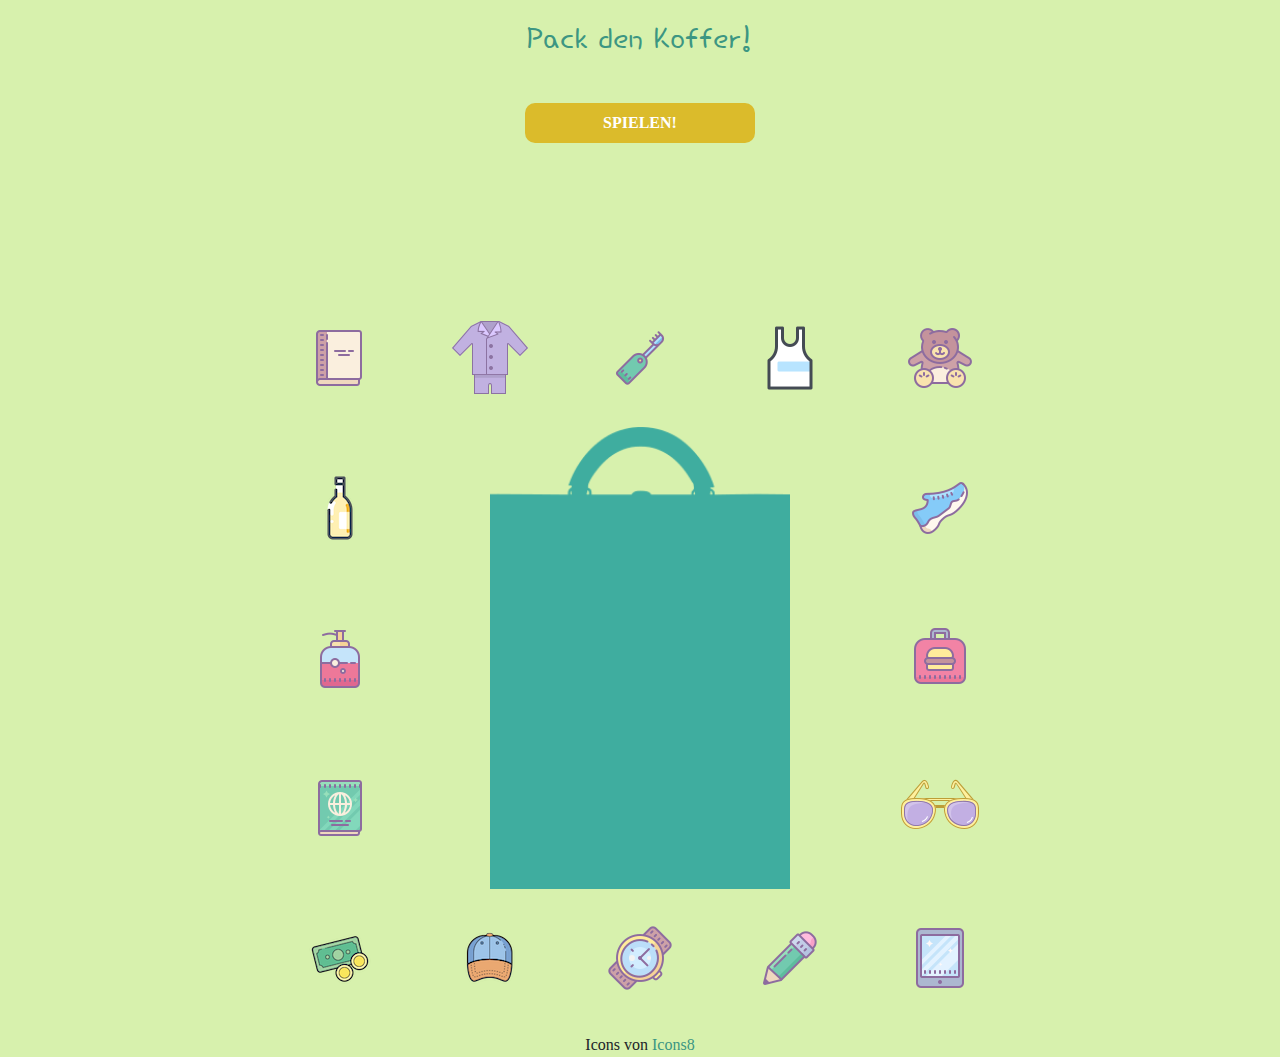
==== index.html @ bd91aa03 "Rename Koffer.html to index.html" ====
<!DOCTYPE html>
<html>
    <head>
        <meta charset="utf-8">
        <meta http-equiv="X-UA-Compatible" content="IE=edge">
        <meta name="viewport" content="width=device-width, initial-scale=1.0">
        <link rel="stylesheet" href="https://stackpath.bootstrapcdn.com/bootstrap/4.4.1/css/bootstrap.min.css">
        <link rel="stylesheet" type = "text/css" href="Koffer.css">
        <title>Koffer packen</title>
    </head>
    <body> 
        <h1>Pack den Koffer!</h1>
        <button id="newGame">Spielen!</button>
        <div id="message"></div>
        <div id="countdown" class="countdown">
            <div class="countdown-number">
              <span class="seconds countdown-time"></span>
              <span class="countdown-text"></span>
            </div>
        </div>
        <div id="deadline-message" class="deadline-message">
            Zeit ist abgelaufen!
        </div> 
        <div class="spiel-container">
            <div class="artikel-k">
                <div class="gegenstand-grid">
                    <div class="gegenstand">
                        <img src="" class="image" id="gegenstand1"/>
                    </div>
                    <div class="gegenstand">
                        <img src="" class="image" id="gegenstand2"/>
                    </div>
                    <div class="gegenstand">
                        <img src="" class="image" id="gegenstand3"/>
                    </div>
                    <div class="gegenstand">
                        <img src="" class="image" id="gegenstand4"/>
                    </div>
                    <div class="gegenstand">
                        <img src="" class="image" id="gegenstand5"/>
                    </div>
                    <div class="gegenstand">
                        <img src="" class="image" id="gegenstand6"/>
                    </div>
                    <div class="gegenstand">
                        <img src="" class="image" id="gegenstand7"/>
                    </div>
                    <div class="gegenstand">
                        <img src="" class="image" id="gegenstand8"/>
                    </div>
                    <div class="gegenstand">
                        <img src="" class="image" id="gegenstand9"/>
                    </div>
                    <div class="gegenstand">
                        <img src="" class="image" id="gegenstand10"/>
                    </div>
                    <div class="gegenstand">
                        <img src="" class="image" id="gegenstand11"/>
                    </div>
                    <div class="gegenstand">
                        <img src="" class="image" id="gegenstand12"/>
                    </div>
               </div>
            </div>
            <div><img class="imageSet" src="img/buch.png" id="buch"></div>
            <div><img class="imageSet" src="img/pj.png"></div>
            <div><img class="imageSet" src="img/zahnbuerste.png"></div>
            <div><img class="imageSet" src="img/shirt.png"></div>
            <div><img class="imageSet" src="img/teddy.png"></div>
            <div><img class="imageSet" src="img/limo.png"></div>
            <div><img class="imageSet" src="img/schuhe.png"></div>
            <div><img class="imageSet" src="img/shampoo.png"></div>
            <div><img class="imageSet" src="img/snack.png"></div>
            <div><img class="imageSet" src="img/pass.png"></div>
            <div><img class="imageSet" src="img/brille.png"></div>
            <div><img class="imageSet" src="img/geld.png"></div>
            <div><img class="imageSet" src="img/cap.png"></div>
            <div><img class="imageSet" src="img/uhr.png"></div>
            <div><img class="imageSet" src="img/pencil.png"></div>
            <div><img class="imageSet" src="img/ipad.png"></div>
        </div>
        <footer>Icons von <a href="https://icons8.de" target = "_blank">Icons8</a></footer>
    <script src="Koffer.js"></script>     
    </body>
</html>
---- Koffer.css ----
/* prefixed by https://autoprefixer.github.io (PostCSS: v7.0.26, autoprefixer: v9.7.3) */

@import url('https://fonts.googleapis.com/css?family=Hi+Melody&display=swap');

body {
    display: -webkit-box;
    display: -ms-flexbox;
    display: flex;
    -webkit-box-orient: vertical;
    -webkit-box-direction: normal;
        -ms-flex-direction: column;
            flex-direction: column;
    text-align: center;
    background-color: rgb(215, 241, 173);
    font-family: Cambria, Cochin, Georgia, Times, 'Times New Roman', serif;
}

h1 {
    padding-top: 17px;
    text-align: center;
    color:rgb(60, 150, 130);
    font-family: 'Hi Melody', cursive;
}

.spiel-container  {
    margin: 0 auto;
    display: -ms-grid;
    display: grid;
    -ms-grid-columns: (150px)[5];
    grid-template-columns: repeat(5, 150px);
    -ms-grid-rows: (150px)[5];
    grid-template-rows: repeat(5, 150px);
    -webkit-box-align: center;
        -ms-flex-align: center;
            align-items: center;
    justify-items: center;
}

.spiel-container > *:nth-child(1)  {
    -ms-grid-row: 1;
    -ms-grid-column: 1;
}

.spiel-container > *:nth-child(2)  {
    -ms-grid-row: 1;
    -ms-grid-column: 2;
}

.spiel-container > *:nth-child(3)  {
    -ms-grid-row: 1;
    -ms-grid-column: 3;
}

.spiel-container > *:nth-child(4)  {
    -ms-grid-row: 1;
    -ms-grid-column: 4;
}

.spiel-container > *:nth-child(5)  {
    -ms-grid-row: 1;
    -ms-grid-column: 5;
}

.spiel-container > *:nth-child(6)  {
    -ms-grid-row: 2;
    -ms-grid-column: 1;
}

.spiel-container > *:nth-child(7)  {
    -ms-grid-row: 2;
    -ms-grid-column: 2;
}

.spiel-container > *:nth-child(8)  {
    -ms-grid-row: 2;
    -ms-grid-column: 3;
}

.spiel-container > *:nth-child(9)  {
    -ms-grid-row: 2;
    -ms-grid-column: 4;
}

.spiel-container > *:nth-child(10)  {
    -ms-grid-row: 2;
    -ms-grid-column: 5;
}

.spiel-container > *:nth-child(11)  {
    -ms-grid-row: 3;
    -ms-grid-column: 1;
}

.spiel-container > *:nth-child(12)  {
    -ms-grid-row: 3;
    -ms-grid-column: 2;
}

.spiel-container > *:nth-child(13)  {
    -ms-grid-row: 3;
    -ms-grid-column: 3;
}

.spiel-container > *:nth-child(14)  {
    -ms-grid-row: 3;
    -ms-grid-column: 4;
}

.spiel-container > *:nth-child(15)  {
    -ms-grid-row: 3;
    -ms-grid-column: 5;
}

.spiel-container > *:nth-child(16)  {
    -ms-grid-row: 4;
    -ms-grid-column: 1;
}

.spiel-container > *:nth-child(17)  {
    -ms-grid-row: 4;
    -ms-grid-column: 2;
}

.spiel-container > *:nth-child(18)  {
    -ms-grid-row: 4;
    -ms-grid-column: 3;
}

.spiel-container > *:nth-child(19)  {
    -ms-grid-row: 4;
    -ms-grid-column: 4;
}

.spiel-container > *:nth-child(20)  {
    -ms-grid-row: 4;
    -ms-grid-column: 5;
}

.spiel-container > *:nth-child(21)  {
    -ms-grid-row: 5;
    -ms-grid-column: 1;
}

.spiel-container > *:nth-child(22)  {
    -ms-grid-row: 5;
    -ms-grid-column: 2;
}

.spiel-container > *:nth-child(23)  {
    -ms-grid-row: 5;
    -ms-grid-column: 3;
}

.spiel-container > *:nth-child(24)  {
    -ms-grid-row: 5;
    -ms-grid-column: 4;
}

.spiel-container > *:nth-child(25)  {
    -ms-grid-row: 5;
    -ms-grid-column: 5;
}

.artikel-k {
    -ms-grid-row: 2;
        grid-row-start: 2;
    -ms-grid-row-span: 3;
    grid-row-end: 5;
    -ms-grid-column: 2;
        grid-column-start: 2;
    -ms-grid-column-span: 3;
    grid-column-end: 5;
} 

.gegenstand-grid {
    padding-top: 62px;
    margin: 0px;
    background: url(img/koffer.png) center no-repeat;
    background-size: cover;
    display: -ms-grid;
    display: grid;
    -ms-grid-columns: (100px)[3];
    grid-template-columns: repeat(3, 100px);
    -ms-grid-rows: (100px)[4];
    grid-template-rows: repeat(4, 100px);
    -webkit-box-align: center;
        -ms-flex-align: center;
            align-items: center;
    justify-items: center;
} 

.gegenstand-grid > *:nth-child(1) {
    -ms-grid-row: 1;
    -ms-grid-column: 1;
} 

.gegenstand-grid > *:nth-child(2) {
    -ms-grid-row: 1;
    -ms-grid-column: 2;
} 

.gegenstand-grid > *:nth-child(3) {
    -ms-grid-row: 1;
    -ms-grid-column: 3;
} 

.gegenstand-grid > *:nth-child(4) {
    -ms-grid-row: 2;
    -ms-grid-column: 1;
} 

.gegenstand-grid > *:nth-child(5) {
    -ms-grid-row: 2;
    -ms-grid-column: 2;
} 

.gegenstand-grid > *:nth-child(6) {
    -ms-grid-row: 2;
    -ms-grid-column: 3;
} 

.gegenstand-grid > *:nth-child(7) {
    -ms-grid-row: 3;
    -ms-grid-column: 1;
} 

.gegenstand-grid > *:nth-child(8) {
    -ms-grid-row: 3;
    -ms-grid-column: 2;
} 

.gegenstand-grid > *:nth-child(9) {
    -ms-grid-row: 3;
    -ms-grid-column: 3;
} 

.gegenstand-grid > *:nth-child(10) {
    -ms-grid-row: 4;
    -ms-grid-column: 1;
} 

.gegenstand-grid > *:nth-child(11) {
    -ms-grid-row: 4;
    -ms-grid-column: 2;
} 

.gegenstand-grid > *:nth-child(12) {
    -ms-grid-row: 4;
    -ms-grid-column: 3;
}

.gegenstand {
    text-align: center;
    width:50px;
}

#newGame {
    width: 230px;
    height: 40px;
    -ms-flex-item-align: center;
        -ms-grid-row-align: center;
        align-self: center;
    margin-bottom: 30px;
    margin-top: 30px;
    -webkit-transition: 0.3s;
    -o-transition: 0.3s;
    transition: 0.3s;
    border: none;
    background-color: rgb(219, 187, 43);
    border-radius:10px;
    color: white;
    text-transform: uppercase;
    font-weight: bold;
}

#newGame:hover {
    background-color: rgb(155, 182, 38);
}

#newGame:disabled {
    background-color: rgb(126, 126, 126);
}

.image {
    width: 48px;
}

.disabled {
    -webkit-filter: grayscale(0.9);
            filter: grayscale(0.9);
    opacity: 0.5;

}

.gewonnen {
    background-color:rgb(60, 150, 130);
    color: white !important;
    font-weight: bold;
    text-transform: uppercase;
    border: none;
    width: 330px !important;;
    height: 40px;
    padding-top: 12px;
    border-radius: 10px;
}

.verloren {
    background-color:rgb(230, 64, 43);
    color: white !important;
    font-weight: bold;
    text-transform: uppercase;
    border: none;
    width: 330px !important;
    height: 40px;
    padding-top: 12px;
    border-radius: 10px;
}

#message {
    margin: 0 auto;
    width: 550px;
    height: 50px;
    color: rgb(77, 75, 75);
    font-size: 18px;
}

.imageSet {
    -ms-grid-column-align: center;
        justify-self: center;
    text-align: center;
    cursor: pointer;
}

.countdown {
    font-weight: bold;
    padding-top: 20px;
    margin: 0 auto;
    width: 250px;
    height: 40px;
    color: rgb(214, 78, 78);
    font-size: 30px;
    font-weight: bold;
    margin-bottom: 20px;
}

.visible {
    font-weight: bold;
    padding-top: 20px;
    margin: 0 auto;
    width: 200px;
    height: 40px;
    color: rgb(214, 78, 78);
    font-size: 20px;
}
   
.hidden{
    display: none;
}

.deadline-message {
    display: none;
}

a {
    color: rgb(60, 150, 130);
}

@media (max-width:900px) {
    .spiel-container  {
        margin: 0 auto;
        display: -ms-grid;
        display: grid;
        -ms-grid-columns: (100px)[4];
        grid-template-columns: repeat(4, 100px);
        -ms-grid-rows: (140px)[7];
        grid-template-rows: repeat(7, 140px);
        -webkit-box-align: center;
            -ms-flex-align: center;
                align-items: center;
        justify-items: center;
    
    }
    .spiel-container > *:nth-child(1)  {
        -ms-grid-row: 1;
        -ms-grid-column: 1;
    
    }
    .spiel-container > *:nth-child(2)  {
        -ms-grid-row: 1;
        -ms-grid-column: 2;
    
    }
    .spiel-container > *:nth-child(3)  {
        -ms-grid-row: 1;
        -ms-grid-column: 3;
    
    }
    .spiel-container > *:nth-child(4)  {
        -ms-grid-row: 1;
        -ms-grid-column: 4;
    
    }
    .spiel-container > *:nth-child(5)  {
        -ms-grid-row: 2;
        -ms-grid-column: 1;
    
    }
    .spiel-container > *:nth-child(6)  {
        -ms-grid-row: 2;
        -ms-grid-column: 2;
    
    }
    .spiel-container > *:nth-child(7)  {
        -ms-grid-row: 2;
        -ms-grid-column: 3;
    
    }
    .spiel-container > *:nth-child(8)  {
        -ms-grid-row: 2;
        -ms-grid-column: 4;
    
    }
    .spiel-container > *:nth-child(9)  {
        -ms-grid-row: 3;
        -ms-grid-column: 1;
    
    }
    .spiel-container > *:nth-child(10)  {
        -ms-grid-row: 3;
        -ms-grid-column: 2;
    
    }
    .spiel-container > *:nth-child(11)  {
        -ms-grid-row: 3;
        -ms-grid-column: 3;
    
    }
    .spiel-container > *:nth-child(12)  {
        -ms-grid-row: 3;
        -ms-grid-column: 4;
    
    }
    .spiel-container > *:nth-child(13)  {
        -ms-grid-row: 4;
        -ms-grid-column: 1;
    
    }
    .spiel-container > *:nth-child(14)  {
        -ms-grid-row: 4;
        -ms-grid-column: 2;
    
    }
    .spiel-container > *:nth-child(15)  {
        -ms-grid-row: 4;
        -ms-grid-column: 3;
    
    }
    .spiel-container > *:nth-child(16)  {
        -ms-grid-row: 4;
        -ms-grid-column: 4;
    
    }
    .spiel-container > *:nth-child(17)  {
        -ms-grid-row: 5;
        -ms-grid-column: 1;
    
    }
    .spiel-container > *:nth-child(18)  {
        -ms-grid-row: 5;
        -ms-grid-column: 2;
    
    }
    .spiel-container > *:nth-child(19)  {
        -ms-grid-row: 5;
        -ms-grid-column: 3;
    
    }
    .spiel-container > *:nth-child(20)  {
        -ms-grid-row: 5;
        -ms-grid-column: 4;
    
    }
    .spiel-container > *:nth-child(21)  {
        -ms-grid-row: 6;
        -ms-grid-column: 1;
    
    }
    .spiel-container > *:nth-child(22)  {
        -ms-grid-row: 6;
        -ms-grid-column: 2;
    
    }
    .spiel-container > *:nth-child(23)  {
        -ms-grid-row: 6;
        -ms-grid-column: 3;
    
    }
    .spiel-container > *:nth-child(24)  {
        -ms-grid-row: 6;
        -ms-grid-column: 4;
    
    }
    .spiel-container > *:nth-child(25)  {
        -ms-grid-row: 7;
        -ms-grid-column: 1;
    
    }
    .spiel-container > *:nth-child(26)  {
        -ms-grid-row: 7;
        -ms-grid-column: 2;
    
    }
    .spiel-container > *:nth-child(27)  {
        -ms-grid-row: 7;
        -ms-grid-column: 3;
    
    }
    .spiel-container > *:nth-child(28)  {
        -ms-grid-row: 7;
        -ms-grid-column: 4;
    
    }
    .artikel-k {
        -ms-grid-row: 3;
            grid-row-start: 3;
        -ms-grid-row-span: 3;
        grid-row-end: 6;
        -ms-grid-column: 1;
            grid-column-start: 1;
        -ms-grid-column-span: 4;
        grid-column-end: 5;
    } 
    .imageSet {
      width:60px;
    }
}
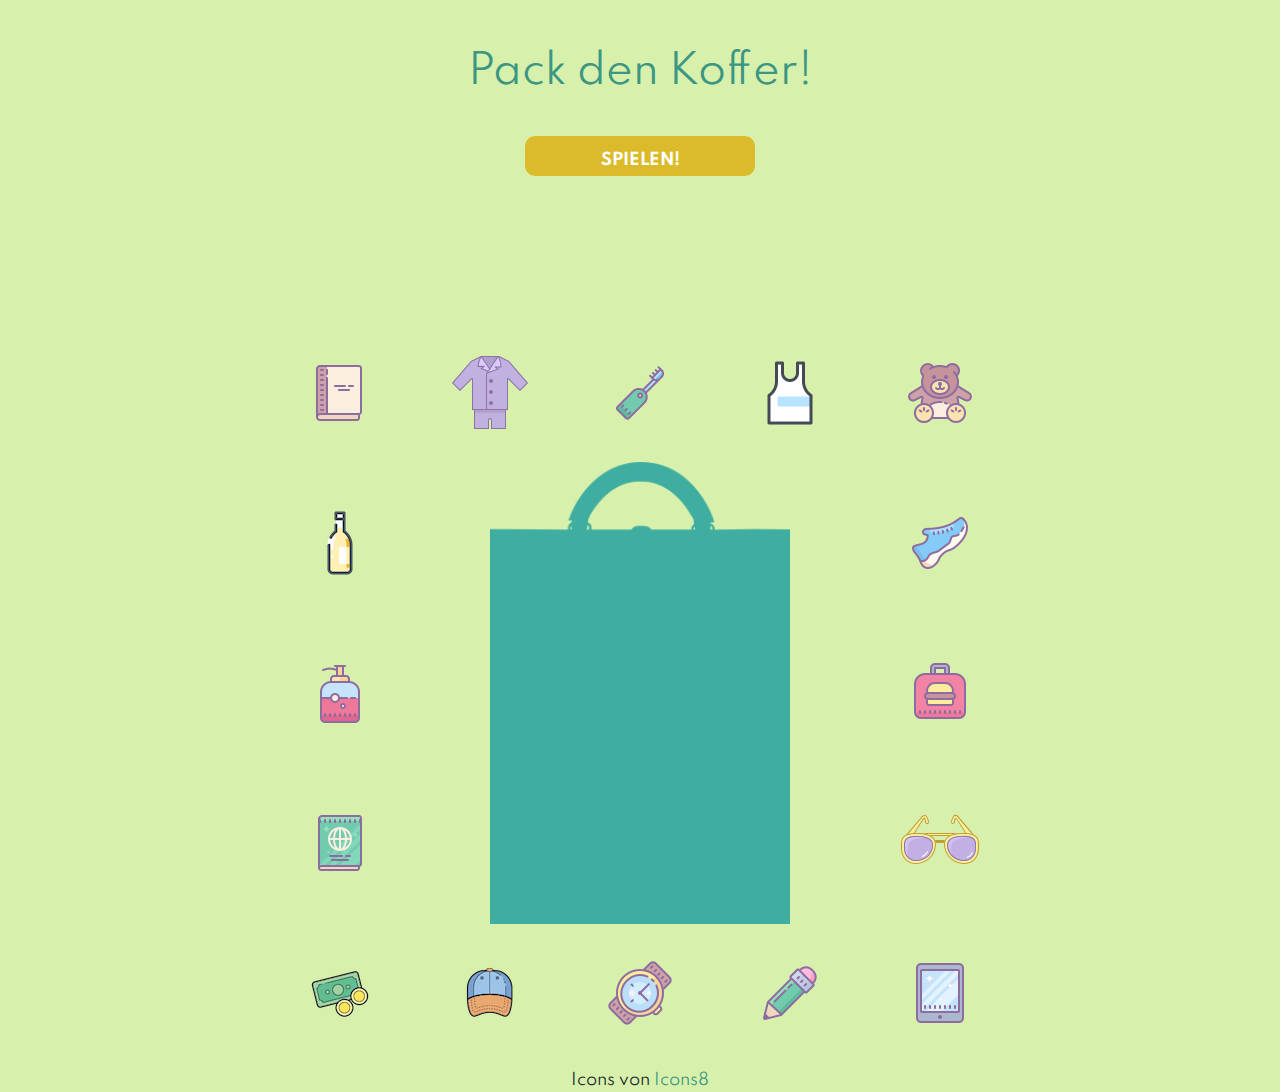
==== commit 69be0b9d: "Add files via upload" ====
--- a/index.html
+++ b/index.html
@@ -1,5 +1,5 @@
 <!DOCTYPE html>
-<html>
+<html lang="de">
     <head>
         <meta charset="utf-8">
         <meta http-equiv="X-UA-Compatible" content="IE=edge">
@@ -82,4 +82,4 @@
         <footer>Icons von <a href="https://icons8.de" target = "_blank">Icons8</a></footer>
     <script src="Koffer.js"></script>     
     </body>
-</html>
+</html>--- a/Koffer.css
+++ b/Koffer.css
@@ -1,6 +1,34 @@
 /* prefixed by https://autoprefixer.github.io (PostCSS: v7.0.26, autoprefixer: v9.7.3) */
 
-@import url('https://fonts.googleapis.com/css?family=Hi+Melody&display=swap');
+@font-face {
+    font-family: 'Spartan';
+    font-style: normal;
+    font-weight: 400;
+    src: url('fonts/spartan-v1-latin-regular.eot'); /* IE9 Compat Modes */
+    src: local(''),
+         url('fonts/spartan-v1-latin-regular.eot?#iefix') format('embedded-opentype'), /* IE6-IE8 */
+         url('fonts/spartan-v1-latin-regular.woff2') format('woff2'), /* Super Modern Browsers */
+         url('fonts/spartan-v1-latin-regular.woff') format('woff'), /* Modern Browsers */
+         url('fonts/spartan-v1-latin-regular.ttf') format('truetype'), /* Safari, Android, iOS */
+         url('fonts/spartan-v1-latin-regular.svg#Spartan') format('svg'); /* Legacy iOS */
+}
+
+@font-face {
+    font-family: 'Spartan';
+    font-style: normal;
+    font-weight: 700;
+    src: url('fonts/spartan-v1-latin-700.eot'); /* IE9 Compat Modes */
+    src: local(''),
+         url('fonts/spartan-v1-latin-700.eot?#iefix') format('embedded-opentype'), /* IE6-IE8 */
+         url('fonts/spartan-v1-latin-700.woff2') format('woff2'), /* Super Modern Browsers */
+         url('fonts/spartan-v1-latin-700.woff') format('woff'), /* Modern Browsers */
+         url('fonts/spartan-v1-latin-700.ttf') format('truetype'), /* Safari, Android, iOS */
+         url('fonts/spartan-v1-latin-700.svg#Spartan') format('svg'); /* Legacy iOS */
+}
+
+html {
+    font-size: 16px;
+}
 
 body {
     display: -webkit-box;
@@ -12,154 +40,107 @@
             flex-direction: column;
     text-align: center;
     background-color: rgb(215, 241, 173);
-    font-family: Cambria, Cochin, Georgia, Times, 'Times New Roman', serif;
+    font-family: 'Spartan', sans-serif;
 }
 
 h1 {
-    padding-top: 17px;
+    padding-top: 3rem;
     text-align: center;
     color:rgb(60, 150, 130);
-    font-family: 'Hi Melody', cursive;
-}
+}
+
+a {
+    color: rgb(60, 150, 130);
+}
+
+/* --- New Game Button --- */
+
+#newGame {
+    width: 230px;
+    height: 40px;
+    -ms-flex-item-align: center;
+        -ms-grid-row-align: center;
+        align-self: center;
+    margin-bottom: 2rem;
+    margin-top: 2rem;
+    -webkit-transition: 0.3s;
+    -o-transition: 0.3s;
+    transition: 0.3s;
+    border: none;
+    background-color: rgb(219, 187, 43);
+    border-radius: 10px;
+    color: white;
+    text-transform: uppercase;
+    font-weight: bold;
+   padding-top: .6rem;
+}
+
+#newGame:hover {
+    background-color: rgb(155, 182, 38);
+}
+
+#newGame:disabled {
+    background-color: rgb(126, 126, 126);
+}
+
+/* --- Message  --- */
+
+#message {
+    margin: 0 auto;
+    width: 100%;
+    height: 50px;
+    color: rgb(77, 75, 75);
+    font-size: 1rem;
+}
+
+/* --- Countdown --- */
+
+.countdown {
+    font-weight: bold;
+    padding-top: 20px;
+    margin: 0 auto;
+    width: 250px;
+    height: 40px;
+    color: rgb(214, 78, 78);
+    font-size: 30px;
+    font-weight: bold;
+    margin-bottom: 20px;
+}
+
+.visible {
+    font-weight: bold;
+    padding-top: 20px;
+    margin: 0 auto;
+    width: 200px;
+    height: 40px;
+    color: rgb(214, 78, 78);
+    font-size: 20px;
+}
+   
+.hidden{
+    display: none;
+}
+
+.deadline-message {
+    display: none;
+}
+
+/* --- Spiel-Container  --- */
 
 .spiel-container  {
-    margin: 0 auto;
+    width: 100%;
     display: -ms-grid;
     display: grid;
-    -ms-grid-columns: (150px)[5];
     grid-template-columns: repeat(5, 150px);
-    -ms-grid-rows: (150px)[5];
     grid-template-rows: repeat(5, 150px);
     -webkit-box-align: center;
         -ms-flex-align: center;
             align-items: center;
     justify-items: center;
-}
-
-.spiel-container > *:nth-child(1)  {
-    -ms-grid-row: 1;
-    -ms-grid-column: 1;
-}
-
-.spiel-container > *:nth-child(2)  {
-    -ms-grid-row: 1;
-    -ms-grid-column: 2;
-}
-
-.spiel-container > *:nth-child(3)  {
-    -ms-grid-row: 1;
-    -ms-grid-column: 3;
-}
-
-.spiel-container > *:nth-child(4)  {
-    -ms-grid-row: 1;
-    -ms-grid-column: 4;
-}
-
-.spiel-container > *:nth-child(5)  {
-    -ms-grid-row: 1;
-    -ms-grid-column: 5;
-}
-
-.spiel-container > *:nth-child(6)  {
-    -ms-grid-row: 2;
-    -ms-grid-column: 1;
-}
-
-.spiel-container > *:nth-child(7)  {
-    -ms-grid-row: 2;
-    -ms-grid-column: 2;
-}
-
-.spiel-container > *:nth-child(8)  {
-    -ms-grid-row: 2;
-    -ms-grid-column: 3;
-}
-
-.spiel-container > *:nth-child(9)  {
-    -ms-grid-row: 2;
-    -ms-grid-column: 4;
-}
-
-.spiel-container > *:nth-child(10)  {
-    -ms-grid-row: 2;
-    -ms-grid-column: 5;
-}
-
-.spiel-container > *:nth-child(11)  {
-    -ms-grid-row: 3;
-    -ms-grid-column: 1;
-}
-
-.spiel-container > *:nth-child(12)  {
-    -ms-grid-row: 3;
-    -ms-grid-column: 2;
-}
-
-.spiel-container > *:nth-child(13)  {
-    -ms-grid-row: 3;
-    -ms-grid-column: 3;
-}
-
-.spiel-container > *:nth-child(14)  {
-    -ms-grid-row: 3;
-    -ms-grid-column: 4;
-}
-
-.spiel-container > *:nth-child(15)  {
-    -ms-grid-row: 3;
-    -ms-grid-column: 5;
-}
-
-.spiel-container > *:nth-child(16)  {
-    -ms-grid-row: 4;
-    -ms-grid-column: 1;
-}
-
-.spiel-container > *:nth-child(17)  {
-    -ms-grid-row: 4;
-    -ms-grid-column: 2;
-}
-
-.spiel-container > *:nth-child(18)  {
-    -ms-grid-row: 4;
-    -ms-grid-column: 3;
-}
-
-.spiel-container > *:nth-child(19)  {
-    -ms-grid-row: 4;
-    -ms-grid-column: 4;
-}
-
-.spiel-container > *:nth-child(20)  {
-    -ms-grid-row: 4;
-    -ms-grid-column: 5;
-}
-
-.spiel-container > *:nth-child(21)  {
-    -ms-grid-row: 5;
-    -ms-grid-column: 1;
-}
-
-.spiel-container > *:nth-child(22)  {
-    -ms-grid-row: 5;
-    -ms-grid-column: 2;
-}
-
-.spiel-container > *:nth-child(23)  {
-    -ms-grid-row: 5;
-    -ms-grid-column: 3;
-}
-
-.spiel-container > *:nth-child(24)  {
-    -ms-grid-row: 5;
-    -ms-grid-column: 4;
-}
-
-.spiel-container > *:nth-child(25)  {
-    -ms-grid-row: 5;
-    -ms-grid-column: 5;
-}
+    justify-content: center;
+}
+
+/* --- Koffer --- */
 
 .artikel-k {
     -ms-grid-row: 2;
@@ -172,16 +153,16 @@
     grid-column-end: 5;
 } 
 
+/* --- Grid mit Gegenständen --- */
+
 .gegenstand-grid {
     padding-top: 62px;
-    margin: 0px;
+    margin: 0;
     background: url(img/koffer.png) center no-repeat;
     background-size: cover;
     display: -ms-grid;
     display: grid;
-    -ms-grid-columns: (100px)[3];
     grid-template-columns: repeat(3, 100px);
-    -ms-grid-rows: (100px)[4];
     grid-template-rows: repeat(4, 100px);
     -webkit-box-align: center;
         -ms-flex-align: center;
@@ -189,101 +170,19 @@
     justify-items: center;
 } 
 
-.gegenstand-grid > *:nth-child(1) {
-    -ms-grid-row: 1;
-    -ms-grid-column: 1;
-} 
-
-.gegenstand-grid > *:nth-child(2) {
-    -ms-grid-row: 1;
-    -ms-grid-column: 2;
-} 
-
-.gegenstand-grid > *:nth-child(3) {
-    -ms-grid-row: 1;
-    -ms-grid-column: 3;
-} 
-
-.gegenstand-grid > *:nth-child(4) {
-    -ms-grid-row: 2;
-    -ms-grid-column: 1;
-} 
-
-.gegenstand-grid > *:nth-child(5) {
-    -ms-grid-row: 2;
-    -ms-grid-column: 2;
-} 
-
-.gegenstand-grid > *:nth-child(6) {
-    -ms-grid-row: 2;
-    -ms-grid-column: 3;
-} 
-
-.gegenstand-grid > *:nth-child(7) {
-    -ms-grid-row: 3;
-    -ms-grid-column: 1;
-} 
-
-.gegenstand-grid > *:nth-child(8) {
-    -ms-grid-row: 3;
-    -ms-grid-column: 2;
-} 
-
-.gegenstand-grid > *:nth-child(9) {
-    -ms-grid-row: 3;
-    -ms-grid-column: 3;
-} 
-
-.gegenstand-grid > *:nth-child(10) {
-    -ms-grid-row: 4;
-    -ms-grid-column: 1;
-} 
-
-.gegenstand-grid > *:nth-child(11) {
-    -ms-grid-row: 4;
-    -ms-grid-column: 2;
-} 
-
-.gegenstand-grid > *:nth-child(12) {
-    -ms-grid-row: 4;
-    -ms-grid-column: 3;
-}
+/* --- Gegenstände, die zufällin im Koffer angezeigt werden --- */
 
 .gegenstand {
     text-align: center;
-    width:50px;
-}
-
-#newGame {
-    width: 230px;
-    height: 40px;
-    -ms-flex-item-align: center;
-        -ms-grid-row-align: center;
-        align-self: center;
-    margin-bottom: 30px;
-    margin-top: 30px;
-    -webkit-transition: 0.3s;
-    -o-transition: 0.3s;
-    transition: 0.3s;
-    border: none;
-    background-color: rgb(219, 187, 43);
-    border-radius:10px;
-    color: white;
-    text-transform: uppercase;
-    font-weight: bold;
-}
-
-#newGame:hover {
-    background-color: rgb(155, 182, 38);
-}
-
-#newGame:disabled {
-    background-color: rgb(126, 126, 126);
+    width: 50px;
 }
 
 .image {
     width: 48px;
 }
+
+
+/* --- Gegenstände, die bereits gesammelt wurden, werden als disabled angezeigt --- */
 
 .disabled {
     -webkit-filter: grayscale(0.9);
@@ -292,17 +191,18 @@
 
 }
 
+/* --- Message "Gewonnen" --- */
+
 .gewonnen {
     background-color:rgb(60, 150, 130);
     color: white !important;
     font-weight: bold;
     text-transform: uppercase;
     border: none;
-    width: 330px !important;;
-    height: 40px;
-    padding-top: 12px;
-    border-radius: 10px;
-}
+    padding-top: 14px;
+}
+
+/* --- Message "Verloren" --- */
 
 .verloren {
     background-color:rgb(230, 64, 43);
@@ -310,19 +210,10 @@
     font-weight: bold;
     text-transform: uppercase;
     border: none;
-    width: 330px !important;
-    height: 40px;
-    padding-top: 12px;
-    border-radius: 10px;
-}
-
-#message {
-    margin: 0 auto;
-    width: 550px;
-    height: 50px;
-    color: rgb(77, 75, 75);
-    font-size: 18px;
-}
+    padding-top: 14px;
+}
+
+/* --- Alle Images von Gegenständen, die gepackt werden können --- */
 
 .imageSet {
     -ms-grid-column-align: center;
@@ -331,195 +222,21 @@
     cursor: pointer;
 }
 
-.countdown {
-    font-weight: bold;
-    padding-top: 20px;
-    margin: 0 auto;
-    width: 250px;
-    height: 40px;
-    color: rgb(214, 78, 78);
-    font-size: 30px;
-    font-weight: bold;
-    margin-bottom: 20px;
-}
-
-.visible {
-    font-weight: bold;
-    padding-top: 20px;
-    margin: 0 auto;
-    width: 200px;
-    height: 40px;
-    color: rgb(214, 78, 78);
-    font-size: 20px;
-}
-   
-.hidden{
-    display: none;
-}
-
-.deadline-message {
-    display: none;
-}
-
-a {
-    color: rgb(60, 150, 130);
-}
 
 @media (max-width:900px) {
+
     .spiel-container  {
         margin: 0 auto;
         display: -ms-grid;
         display: grid;
-        -ms-grid-columns: (100px)[4];
         grid-template-columns: repeat(4, 100px);
-        -ms-grid-rows: (140px)[7];
         grid-template-rows: repeat(7, 140px);
         -webkit-box-align: center;
             -ms-flex-align: center;
                 align-items: center;
         justify-items: center;
-    
     }
-    .spiel-container > *:nth-child(1)  {
-        -ms-grid-row: 1;
-        -ms-grid-column: 1;
-    
-    }
-    .spiel-container > *:nth-child(2)  {
-        -ms-grid-row: 1;
-        -ms-grid-column: 2;
-    
-    }
-    .spiel-container > *:nth-child(3)  {
-        -ms-grid-row: 1;
-        -ms-grid-column: 3;
-    
-    }
-    .spiel-container > *:nth-child(4)  {
-        -ms-grid-row: 1;
-        -ms-grid-column: 4;
-    
-    }
-    .spiel-container > *:nth-child(5)  {
-        -ms-grid-row: 2;
-        -ms-grid-column: 1;
-    
-    }
-    .spiel-container > *:nth-child(6)  {
-        -ms-grid-row: 2;
-        -ms-grid-column: 2;
-    
-    }
-    .spiel-container > *:nth-child(7)  {
-        -ms-grid-row: 2;
-        -ms-grid-column: 3;
-    
-    }
-    .spiel-container > *:nth-child(8)  {
-        -ms-grid-row: 2;
-        -ms-grid-column: 4;
-    
-    }
-    .spiel-container > *:nth-child(9)  {
-        -ms-grid-row: 3;
-        -ms-grid-column: 1;
-    
-    }
-    .spiel-container > *:nth-child(10)  {
-        -ms-grid-row: 3;
-        -ms-grid-column: 2;
-    
-    }
-    .spiel-container > *:nth-child(11)  {
-        -ms-grid-row: 3;
-        -ms-grid-column: 3;
-    
-    }
-    .spiel-container > *:nth-child(12)  {
-        -ms-grid-row: 3;
-        -ms-grid-column: 4;
-    
-    }
-    .spiel-container > *:nth-child(13)  {
-        -ms-grid-row: 4;
-        -ms-grid-column: 1;
-    
-    }
-    .spiel-container > *:nth-child(14)  {
-        -ms-grid-row: 4;
-        -ms-grid-column: 2;
-    
-    }
-    .spiel-container > *:nth-child(15)  {
-        -ms-grid-row: 4;
-        -ms-grid-column: 3;
-    
-    }
-    .spiel-container > *:nth-child(16)  {
-        -ms-grid-row: 4;
-        -ms-grid-column: 4;
-    
-    }
-    .spiel-container > *:nth-child(17)  {
-        -ms-grid-row: 5;
-        -ms-grid-column: 1;
-    
-    }
-    .spiel-container > *:nth-child(18)  {
-        -ms-grid-row: 5;
-        -ms-grid-column: 2;
-    
-    }
-    .spiel-container > *:nth-child(19)  {
-        -ms-grid-row: 5;
-        -ms-grid-column: 3;
-    
-    }
-    .spiel-container > *:nth-child(20)  {
-        -ms-grid-row: 5;
-        -ms-grid-column: 4;
-    
-    }
-    .spiel-container > *:nth-child(21)  {
-        -ms-grid-row: 6;
-        -ms-grid-column: 1;
-    
-    }
-    .spiel-container > *:nth-child(22)  {
-        -ms-grid-row: 6;
-        -ms-grid-column: 2;
-    
-    }
-    .spiel-container > *:nth-child(23)  {
-        -ms-grid-row: 6;
-        -ms-grid-column: 3;
-    
-    }
-    .spiel-container > *:nth-child(24)  {
-        -ms-grid-row: 6;
-        -ms-grid-column: 4;
-    
-    }
-    .spiel-container > *:nth-child(25)  {
-        -ms-grid-row: 7;
-        -ms-grid-column: 1;
-    
-    }
-    .spiel-container > *:nth-child(26)  {
-        -ms-grid-row: 7;
-        -ms-grid-column: 2;
-    
-    }
-    .spiel-container > *:nth-child(27)  {
-        -ms-grid-row: 7;
-        -ms-grid-column: 3;
-    
-    }
-    .spiel-container > *:nth-child(28)  {
-        -ms-grid-row: 7;
-        -ms-grid-column: 4;
-    
-    }
+   
     .artikel-k {
         -ms-grid-row: 3;
             grid-row-start: 3;
@@ -530,6 +247,7 @@
         -ms-grid-column-span: 4;
         grid-column-end: 5;
     } 
+
     .imageSet {
       width:60px;
     }
